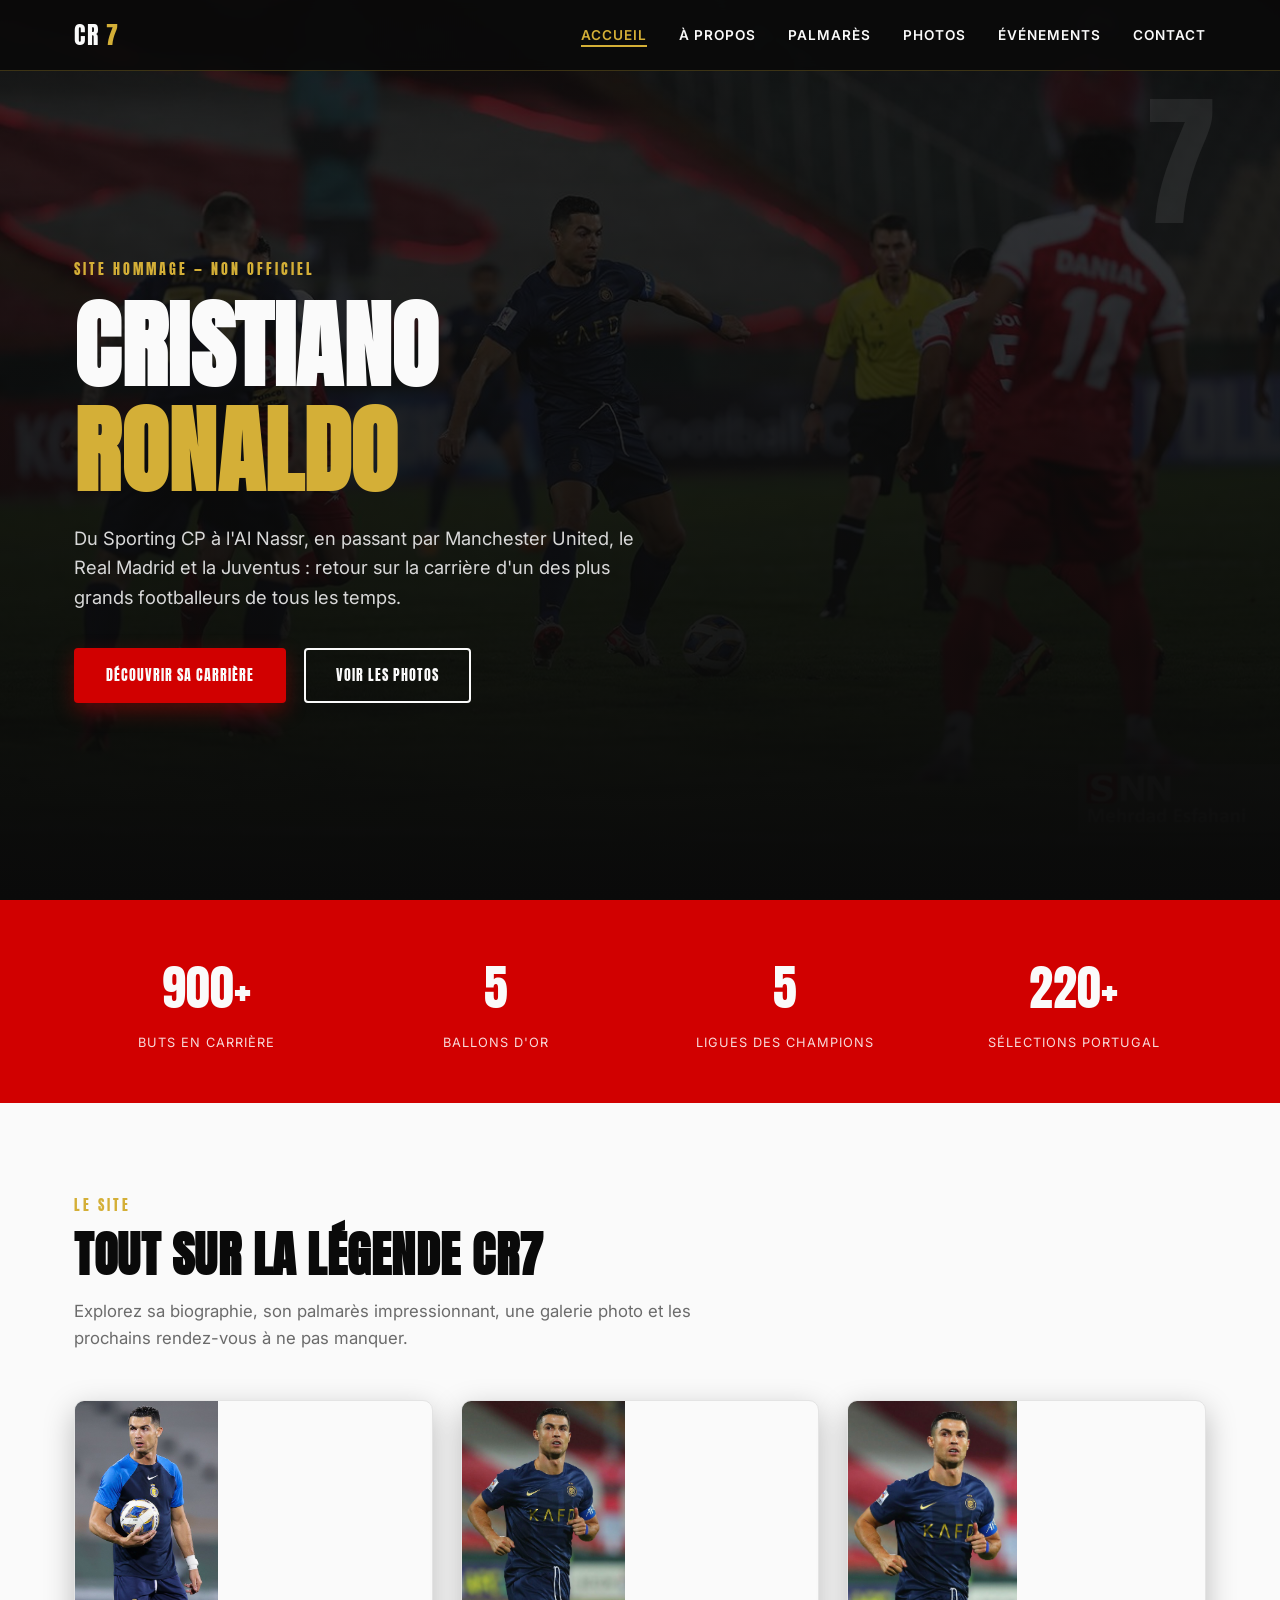
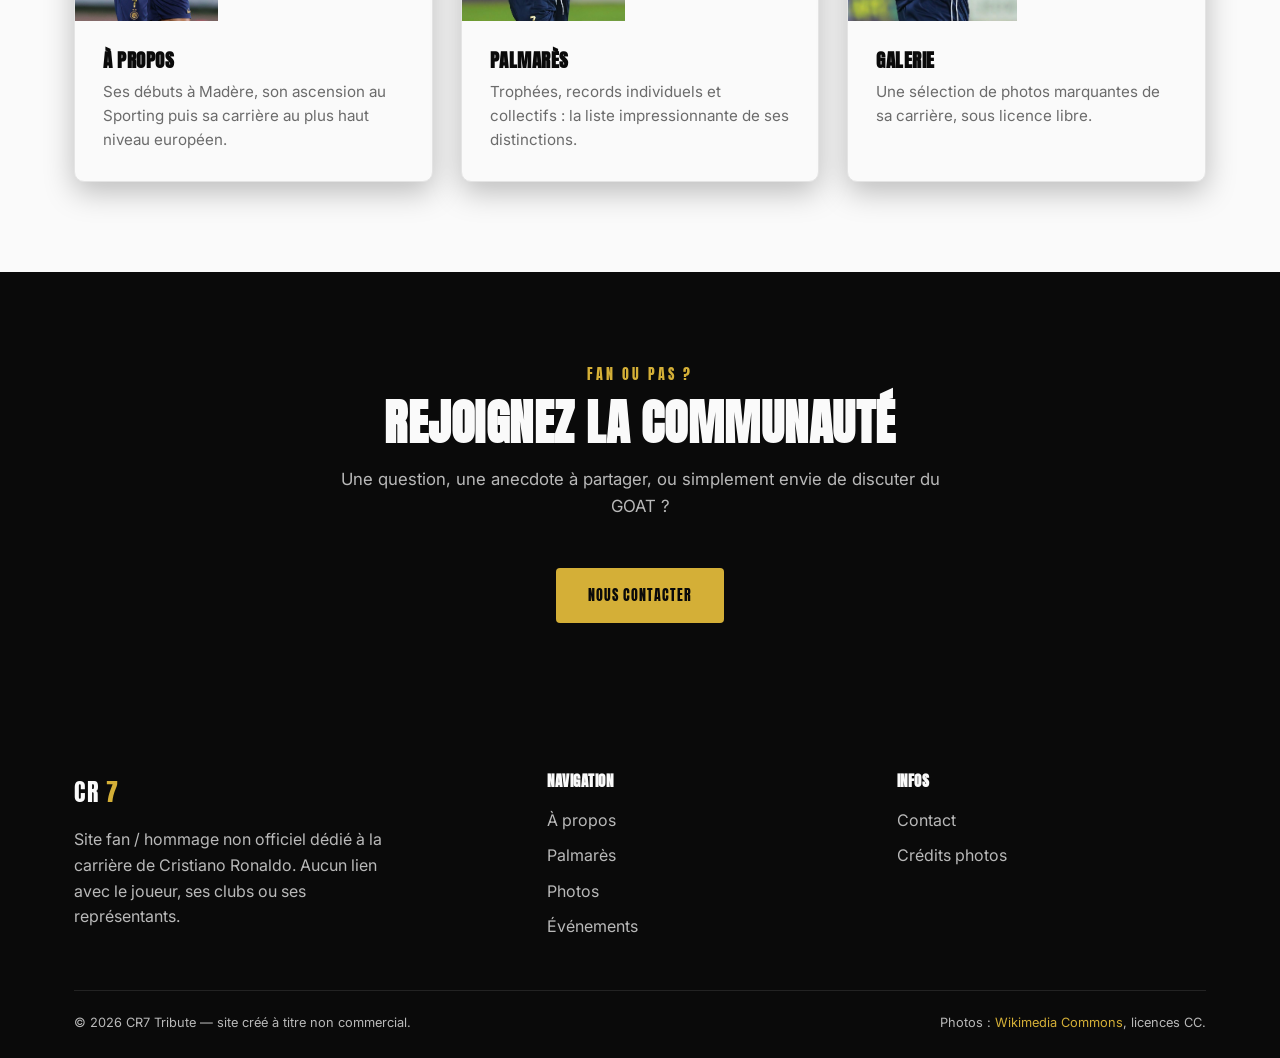
==== index.html @ a89100bc "Initial commit: site hommage à Cristiano Ronaldo Site vitrine statique (HTML/CSS/JS) avec pages Accu" ====
<!DOCTYPE html>
<html lang="fr">
<head>
  <meta charset="UTF-8" />
  <meta name="viewport" content="width=device-width, initial-scale=1.0" />
  <title>CR7 Tribute — Hommage à Cristiano Ronaldo</title>
  <meta name="description" content="Site hommage à Cristiano Ronaldo : biographie, palmarès, photos et événements." />
  <link rel="preconnect" href="https://fonts.googleapis.com" />
  <link href="https://fonts.googleapis.com/css2?family=Anton&family=Inter:wght@400;500;600;700&display=swap" rel="stylesheet" />
  <link rel="stylesheet" href="css/style.css" />
</head>
<body>

  <header class="site-header">
    <nav class="nav">
      <a href="index.html" class="logo">CR<span>7</span></a>
      <ul class="nav-links">
        <li><a href="index.html">Accueil</a></li>
        <li><a href="a-propos.html">À propos</a></li>
        <li><a href="services.html">Palmarès</a></li>
        <li><a href="photos.html">Photos</a></li>
        <li><a href="evenements.html">Événements</a></li>
        <li><a href="contact.html">Contact</a></li>
      </ul>
      <button class="nav-toggle" aria-label="Menu">
        <span></span><span></span><span></span>
      </button>
    </nav>
  </header>

  <section class="hero">
    <div class="hero-bg" style="background-image: url('images/cr7-2.jpg');"></div>
    <div class="hero-overlay"></div>
    <div class="hero-number">7</div>
    <div class="hero-content">
      <span class="eyebrow">Site hommage — non officiel</span>
      <h1 class="hero-title">CRISTIANO<br /><span class="accent">RONALDO</span></h1>
      <p class="hero-subtitle">
        Du Sporting CP à l'Al Nassr, en passant par Manchester United, le Real Madrid
        et la Juventus : retour sur la carrière d'un des plus grands footballeurs
        de tous les temps.
      </p>
      <div class="hero-cta">
        <a href="a-propos.html" class="btn btn--primary">Découvrir sa carrière</a>
        <a href="photos.html" class="btn btn--outline">Voir les photos</a>
      </div>
    </div>
  </section>

  <section class="stats">
    <div class="container">
      <div class="stats-grid">
        <div>
          <div class="stat-number">900+</div>
          <div class="stat-label">Buts en carrière</div>
        </div>
        <div>
          <div class="stat-number">5</div>
          <div class="stat-label">Ballons d'Or</div>
        </div>
        <div>
          <div class="stat-number">5</div>
          <div class="stat-label">Ligues des Champions</div>
        </div>
        <div>
          <div class="stat-number">220+</div>
          <div class="stat-label">Sélections Portugal</div>
        </div>
      </div>
    </div>
  </section>

  <section class="section">
    <div class="container">
      <span class="eyebrow">Le site</span>
      <h2 class="section-title">Tout sur la légende CR7</h2>
      <p class="section-lead">
        Explorez sa biographie, son palmarès impressionnant, une galerie photo
        et les prochains rendez-vous à ne pas manquer.
      </p>
      <div class="grid grid--3">
        <a href="a-propos.html" class="card">
          <img src="images/cr7-portrait.jpg" alt="Portrait de Cristiano Ronaldo" style="height:220px;object-fit:cover;" />
          <div class="card-body">
            <h3>À propos</h3>
            <p>Ses débuts à Madère, son ascension au Sporting puis sa carrière au plus haut niveau européen.</p>
          </div>
        </a>
        <a href="services.html" class="card">
          <img src="images/cr7-1.jpg" alt="Cristiano Ronaldo en action" style="height:220px;object-fit:cover;" />
          <div class="card-body">
            <h3>Palmarès</h3>
            <p>Trophées, records individuels et collectifs : la liste impressionnante de ses distinctions.</p>
          </div>
        </a>
        <a href="photos.html" class="card">
          <img src="images/cr7-3.jpg" alt="Cristiano Ronaldo sur le terrain" style="height:220px;object-fit:cover;" />
          <div class="card-body">
            <h3>Galerie</h3>
            <p>Une sélection de photos marquantes de sa carrière, sous licence libre.</p>
          </div>
        </a>
      </div>
    </div>
  </section>

  <section class="section section--dark">
    <div class="container" style="text-align:center;">
      <span class="eyebrow">Fan ou pas ?</span>
      <h2 class="section-title">Rejoignez la communauté</h2>
      <p class="section-lead" style="margin-left:auto;margin-right:auto;">
        Une question, une anecdote à partager, ou simplement envie de discuter du GOAT ?
      </p>
      <a href="contact.html" class="btn btn--gold">Nous contacter</a>
    </div>
  </section>

  <footer class="site-footer">
    <div class="container">
      <div class="footer-grid">
        <div>
          <a href="index.html" class="logo">CR<span>7</span></a>
          <p style="margin-top:16px;max-width:320px;">
            Site fan / hommage non officiel dédié à la carrière de Cristiano Ronaldo.
            Aucun lien avec le joueur, ses clubs ou ses représentants.
          </p>
        </div>
        <div>
          <h4>Navigation</h4>
          <ul>
            <li><a href="a-propos.html">À propos</a></li>
            <li><a href="services.html">Palmarès</a></li>
            <li><a href="photos.html">Photos</a></li>
            <li><a href="evenements.html">Événements</a></li>
          </ul>
        </div>
        <div>
          <h4>Infos</h4>
          <ul>
            <li><a href="contact.html">Contact</a></li>
            <li><a href="https://commons.wikimedia.org/" target="_blank" rel="noopener">Crédits photos</a></li>
          </ul>
        </div>
      </div>
      <div class="footer-bottom">
        <span>&copy; 2026 CR7 Tribute — site créé à titre non commercial.</span>
        <span>Photos : <a href="https://commons.wikimedia.org/" target="_blank" rel="noopener">Wikimedia Commons</a>, licences CC.</span>
      </div>
    </div>
  </footer>

  <script src="js/script.js"></script>
</body>
</html>
---- css/style.css ----
/* ===== Variables ===== */
:root {
  --black: #0a0a0a;
  --black-soft: #141414;
  --white: #fafafa;
  --red: #d10000;
  --red-dark: #8f0000;
  --gold: #d4af37;
  --gray: #6b6b6b;
  --gray-light: #e4e4e4;
  --shadow: 0 10px 30px rgba(0, 0, 0, 0.25);
  --radius: 10px;
  --font-display: "Anton", "Arial Narrow", sans-serif;
  --font-body: "Inter", -apple-system, BlinkMacSystemFont, "Segoe UI", Roboto, sans-serif;
}

* {
  box-sizing: border-box;
  margin: 0;
  padding: 0;
}

html {
  scroll-behavior: smooth;
}

body {
  font-family: var(--font-body);
  color: var(--black);
  background: var(--white);
  line-height: 1.6;
  overflow-x: hidden;
}

img {
  max-width: 100%;
  display: block;
}

a {
  text-decoration: none;
  color: inherit;
}

ul {
  list-style: none;
}

.container {
  max-width: 1180px;
  margin: 0 auto;
  padding: 0 24px;
}

h1, h2, h3, h4 {
  font-family: var(--font-display);
  letter-spacing: 0.5px;
  text-transform: uppercase;
  line-height: 1.1;
}

.eyebrow {
  display: inline-block;
  font-family: var(--font-display);
  color: var(--gold);
  letter-spacing: 3px;
  text-transform: uppercase;
  font-size: 0.85rem;
  margin-bottom: 12px;
}

.section {
  padding: 90px 0;
}

.section--dark {
  background: var(--black);
  color: var(--white);
}

.section--dark .eyebrow {
  color: var(--gold);
}

.section-title {
  font-size: clamp(2rem, 4vw, 3rem);
  margin-bottom: 16px;
}

.section-lead {
  max-width: 640px;
  color: var(--gray);
  font-size: 1.05rem;
  margin-bottom: 48px;
}

.section--dark .section-lead {
  color: #b9b9b9;
}

/* ===== Buttons ===== */
.btn {
  display: inline-flex;
  align-items: center;
  gap: 10px;
  padding: 14px 30px;
  font-family: var(--font-display);
  letter-spacing: 1px;
  text-transform: uppercase;
  font-size: 0.9rem;
  border-radius: 4px;
  border: 2px solid transparent;
  cursor: pointer;
  transition: transform 0.2s ease, box-shadow 0.2s ease, background 0.2s ease, color 0.2s ease;
}

.btn:hover {
  transform: translateY(-2px);
}

.btn--primary {
  background: var(--red);
  color: var(--white);
  box-shadow: 0 8px 20px rgba(209, 0, 0, 0.35);
}

.btn--primary:hover {
  background: var(--red-dark);
}

.btn--outline {
  border-color: var(--white);
  color: var(--white);
}

.btn--outline:hover {
  background: var(--white);
  color: var(--black);
}

.btn--gold {
  background: var(--gold);
  color: var(--black);
}

/* ===== Header / Nav ===== */
.site-header {
  position: fixed;
  top: 0;
  left: 0;
  right: 0;
  z-index: 1000;
  background: rgba(10, 10, 10, 0.92);
  backdrop-filter: blur(6px);
  border-bottom: 1px solid rgba(212, 175, 55, 0.25);
}

.nav {
  display: flex;
  align-items: center;
  justify-content: space-between;
  padding: 16px 24px;
  max-width: 1180px;
  margin: 0 auto;
}

.logo {
  font-family: var(--font-display);
  font-size: 1.5rem;
  color: var(--white);
  letter-spacing: 2px;
  display: flex;
  align-items: baseline;
  gap: 6px;
}

.logo span {
  color: var(--gold);
}

.nav-links {
  display: flex;
  gap: 32px;
}

.nav-links a {
  color: var(--white);
  font-size: 0.85rem;
  letter-spacing: 1px;
  text-transform: uppercase;
  font-weight: 600;
  position: relative;
  padding-bottom: 4px;
  transition: color 0.2s ease;
}

.nav-links a::after {
  content: "";
  position: absolute;
  bottom: 0;
  left: 0;
  width: 0;
  height: 2px;
  background: var(--gold);
  transition: width 0.25s ease;
}

.nav-links a:hover,
.nav-links a.active {
  color: var(--gold);
}

.nav-links a:hover::after,
.nav-links a.active::after {
  width: 100%;
}

.nav-toggle {
  display: none;
  flex-direction: column;
  gap: 5px;
  background: none;
  border: none;
  cursor: pointer;
  padding: 6px;
}

.nav-toggle span {
  width: 26px;
  height: 2px;
  background: var(--white);
}

/* ===== Hero ===== */
.hero {
  position: relative;
  min-height: 100vh;
  display: flex;
  align-items: center;
  color: var(--white);
  background: var(--black);
  overflow: hidden;
}

.hero-bg {
  position: absolute;
  inset: 0;
  background-size: cover;
  background-position: center 20%;
  opacity: 0.55;
}

.hero-overlay {
  position: absolute;
  inset: 0;
  background: linear-gradient(180deg, rgba(10, 10, 10, 0.55) 0%, rgba(10, 10, 10, 0.85) 65%, var(--black) 100%);
}

.hero-content {
  position: relative;
  z-index: 2;
  max-width: 1180px;
  margin: 0 auto;
  padding: 140px 24px 80px;
  width: 100%;
}

.hero-number {
  font-family: var(--font-display);
  font-size: clamp(4rem, 14vw, 9rem);
  color: rgba(255, 255, 255, 0.08);
  position: absolute;
  top: 10%;
  right: 5%;
  z-index: 1;
  line-height: 1;
}

.hero-title {
  font-size: clamp(3rem, 8vw, 6rem);
  margin-bottom: 20px;
}

.hero-title .accent {
  color: var(--gold);
}

.hero-subtitle {
  font-size: 1.15rem;
  max-width: 560px;
  color: #d8d8d8;
  margin-bottom: 36px;
}

.hero-cta {
  display: flex;
  gap: 18px;
  flex-wrap: wrap;
}

/* Page hero (smaller, for inner pages) */
.page-hero {
  position: relative;
  padding: 190px 0 70px;
  background: var(--black);
  color: var(--white);
  text-align: center;
  overflow: hidden;
}

.page-hero-bg {
  position: absolute;
  inset: 0;
  background-size: cover;
  background-position: center;
  opacity: 0.35;
}

.page-hero-overlay {
  position: absolute;
  inset: 0;
  background: linear-gradient(180deg, rgba(10,10,10,0.4), var(--black) 90%);
}

.page-hero .container {
  position: relative;
  z-index: 2;
}

.page-hero .eyebrow {
  justify-content: center;
}

.page-hero h1 {
  font-size: clamp(2.5rem, 6vw, 4rem);
}

/* ===== Stats strip ===== */
.stats {
  background: var(--red);
  color: var(--white);
  padding: 50px 0;
}

.stats-grid {
  display: grid;
  grid-template-columns: repeat(4, 1fr);
  gap: 24px;
  text-align: center;
}

.stat-number {
  font-family: var(--font-display);
  font-size: clamp(2rem, 4vw, 3rem);
  color: var(--white);
}

.stat-label {
  font-size: 0.8rem;
  letter-spacing: 1px;
  text-transform: uppercase;
  color: rgba(255, 255, 255, 0.85);
  margin-top: 6px;
}

/* ===== Cards ===== */
.grid {
  display: grid;
  gap: 28px;
}

.grid--3 {
  grid-template-columns: repeat(3, 1fr);
}

.grid--2 {
  grid-template-columns: repeat(2, 1fr);
}

.card {
  background: var(--white);
  border-radius: var(--radius);
  overflow: hidden;
  box-shadow: var(--shadow);
  transition: transform 0.25s ease, box-shadow 0.25s ease;
  border: 1px solid var(--gray-light);
}

.card:hover {
  transform: translateY(-6px);
  box-shadow: 0 18px 40px rgba(0, 0, 0, 0.18);
}

.card-body {
  padding: 28px;
}

.card-icon {
  font-size: 2rem;
  margin-bottom: 16px;
}

.card h3 {
  font-size: 1.2rem;
  margin-bottom: 10px;
}

.card p {
  color: var(--gray);
  font-size: 0.95rem;
}

.card--dark {
  background: var(--black-soft);
  color: var(--white);
  border-color: rgba(212, 175, 55, 0.2);
}

.card--dark p {
  color: #b9b9b9;
}

.card-tag {
  display: inline-block;
  background: var(--gold);
  color: var(--black);
  font-family: var(--font-display);
  font-size: 0.75rem;
  letter-spacing: 1px;
  padding: 4px 10px;
  border-radius: 3px;
  margin-bottom: 14px;
}

/* ===== Timeline (about page) ===== */
.timeline {
  position: relative;
  padding-left: 32px;
  border-left: 3px solid var(--gold);
}

.timeline-item {
  position: relative;
  padding-bottom: 42px;
}

.timeline-item:last-child {
  padding-bottom: 0;
}

.timeline-item::before {
  content: "";
  position: absolute;
  left: -41px;
  top: 4px;
  width: 16px;
  height: 16px;
  background: var(--red);
  border: 3px solid var(--white);
  border-radius: 50%;
  box-shadow: 0 0 0 2px var(--gold);
}

.timeline-year {
  font-family: var(--font-display);
  color: var(--red);
  font-size: 1.3rem;
  margin-bottom: 6px;
}

.timeline-item p {
  color: var(--gray);
  max-width: 560px;
}

/* ===== About intro ===== */
.about-intro {
  display: grid;
  grid-template-columns: 0.9fr 1.1fr;
  gap: 56px;
  align-items: center;
}

.about-intro img {
  border-radius: var(--radius);
  box-shadow: var(--shadow);
}

.about-intro p {
  color: var(--gray);
  margin-bottom: 16px;
}

/* ===== Gallery ===== */
.gallery {
  display: grid;
  grid-template-columns: repeat(3, 1fr);
  gap: 18px;
}

.gallery-item {
  position: relative;
  border-radius: var(--radius);
  overflow: hidden;
  box-shadow: var(--shadow);
  aspect-ratio: 4 / 5;
}

.gallery-item img {
  width: 100%;
  height: 100%;
  object-fit: cover;
  transition: transform 0.4s ease;
}

.gallery-item:hover img {
  transform: scale(1.08);
}

.gallery-caption {
  position: absolute;
  left: 0;
  right: 0;
  bottom: 0;
  padding: 16px;
  background: linear-gradient(0deg, rgba(0,0,0,0.85), transparent);
  color: var(--white);
  font-size: 0.85rem;
  letter-spacing: 0.5px;
}

.gallery-item--wide {
  grid-column: span 2;
}

/* ===== Events ===== */
.event-list {
  display: flex;
  flex-direction: column;
  gap: 18px;
}

.event-row {
  display: grid;
  grid-template-columns: 110px 1fr auto;
  align-items: center;
  gap: 24px;
  background: var(--white);
  border: 1px solid var(--gray-light);
  border-radius: var(--radius);
  padding: 20px 26px;
  box-shadow: var(--shadow);
}

.event-date {
  text-align: center;
  border-right: 2px solid var(--gray-light);
  padding-right: 20px;
}

.event-date .day {
  font-family: var(--font-display);
  font-size: 2rem;
  color: var(--red);
  display: block;
}

.event-date .month {
  font-size: 0.8rem;
  text-transform: uppercase;
  letter-spacing: 1px;
  color: var(--gray);
}

.event-info h3 {
  font-size: 1.1rem;
  margin-bottom: 6px;
}

.event-info p {
  color: var(--gray);
  font-size: 0.9rem;
}

.event-badge {
  background: var(--gold);
  color: var(--black);
  font-family: var(--font-display);
  font-size: 0.7rem;
  letter-spacing: 1px;
  padding: 6px 12px;
  border-radius: 4px;
  white-space: nowrap;
}

.notice {
  margin-top: 40px;
  padding: 18px 22px;
  border-left: 4px solid var(--gold);
  background: var(--gray-light);
  color: var(--gray);
  font-size: 0.9rem;
  border-radius: 0 8px 8px 0;
}

/* ===== Contact ===== */
.contact-layout {
  display: grid;
  grid-template-columns: 1fr 1fr;
  gap: 56px;
}

.form-group {
  margin-bottom: 20px;
}

.form-group label {
  display: block;
  font-size: 0.85rem;
  letter-spacing: 0.5px;
  text-transform: uppercase;
  margin-bottom: 8px;
  color: var(--gray);
}

.form-group input,
.form-group textarea {
  width: 100%;
  padding: 14px 16px;
  border: 1px solid var(--gray-light);
  border-radius: 6px;
  font-family: var(--font-body);
  font-size: 1rem;
  background: var(--white);
  transition: border-color 0.2s ease;
}

.form-group input:focus,
.form-group textarea:focus {
  outline: none;
  border-color: var(--red);
}

.form-note {
  margin-top: 12px;
  font-size: 0.85rem;
  color: var(--gray);
  display: none;
}

.form-note.visible {
  display: block;
}

.contact-info-item {
  display: flex;
  gap: 16px;
  margin-bottom: 28px;
}

.contact-info-icon {
  width: 46px;
  height: 46px;
  border-radius: 50%;
  background: var(--red);
  color: var(--white);
  display: flex;
  align-items: center;
  justify-content: center;
  font-size: 1.2rem;
  flex-shrink: 0;
}

.contact-info-item h4 {
  font-size: 1rem;
  margin-bottom: 4px;
  text-transform: none;
}

.contact-info-item p {
  color: var(--gray);
  font-size: 0.9rem;
}

.social-row {
  display: flex;
  gap: 14px;
  margin-top: 30px;
}

.social-row a {
  width: 44px;
  height: 44px;
  border-radius: 50%;
  border: 2px solid var(--gray-light);
  display: flex;
  align-items: center;
  justify-content: center;
  transition: all 0.2s ease;
}

.social-row a:hover {
  background: var(--red);
  border-color: var(--red);
  color: var(--white);
}

/* ===== Footer ===== */
.site-footer {
  background: var(--black);
  color: #b9b9b9;
  padding: 60px 0 24px;
}

.footer-grid {
  display: grid;
  grid-template-columns: 1.4fr 1fr 1fr;
  gap: 40px;
  margin-bottom: 40px;
}

.footer-grid h4 {
  color: var(--white);
  font-size: 0.95rem;
  margin-bottom: 18px;
}

.footer-grid ul li {
  margin-bottom: 10px;
}

.footer-grid ul li a:hover {
  color: var(--gold);
}

.footer-bottom {
  border-top: 1px solid rgba(255, 255, 255, 0.1);
  padding-top: 22px;
  display: flex;
  justify-content: space-between;
  flex-wrap: wrap;
  gap: 10px;
  font-size: 0.8rem;
}

.footer-bottom a {
  color: var(--gold);
}

/* ===== Responsive ===== */
@media (max-width: 860px) {
  .nav-links {
    position: fixed;
    top: 64px;
    left: 0;
    right: 0;
    background: rgba(10, 10, 10, 0.98);
    flex-direction: column;
    padding: 24px;
    gap: 20px;
    transform: translateY(-150%);
    transition: transform 0.3s ease;
  }

  .nav-links.open {
    transform: translateY(0);
  }

  .nav-toggle {
    display: flex;
  }

  .stats-grid,
  .grid--3,
  .grid--2,
  .about-intro,
  .contact-layout,
  .footer-grid {
    grid-template-columns: 1fr;
  }

  .gallery {
    grid-template-columns: repeat(2, 1fr);
  }

  .gallery-item--wide {
    grid-column: span 2;
  }

  .event-row {
    grid-template-columns: 1fr;
    text-align: left;
  }

  .event-date {
    border-right: none;
    border-bottom: 2px solid var(--gray-light);
    padding-bottom: 10px;
    text-align: left;
  }
}

@media (max-width: 480px) {
  .gallery {
    grid-template-columns: 1fr;
  }

  .gallery-item--wide {
    grid-column: span 1;
  }

  .stats-grid {
    grid-template-columns: repeat(2, 1fr);
  }
}
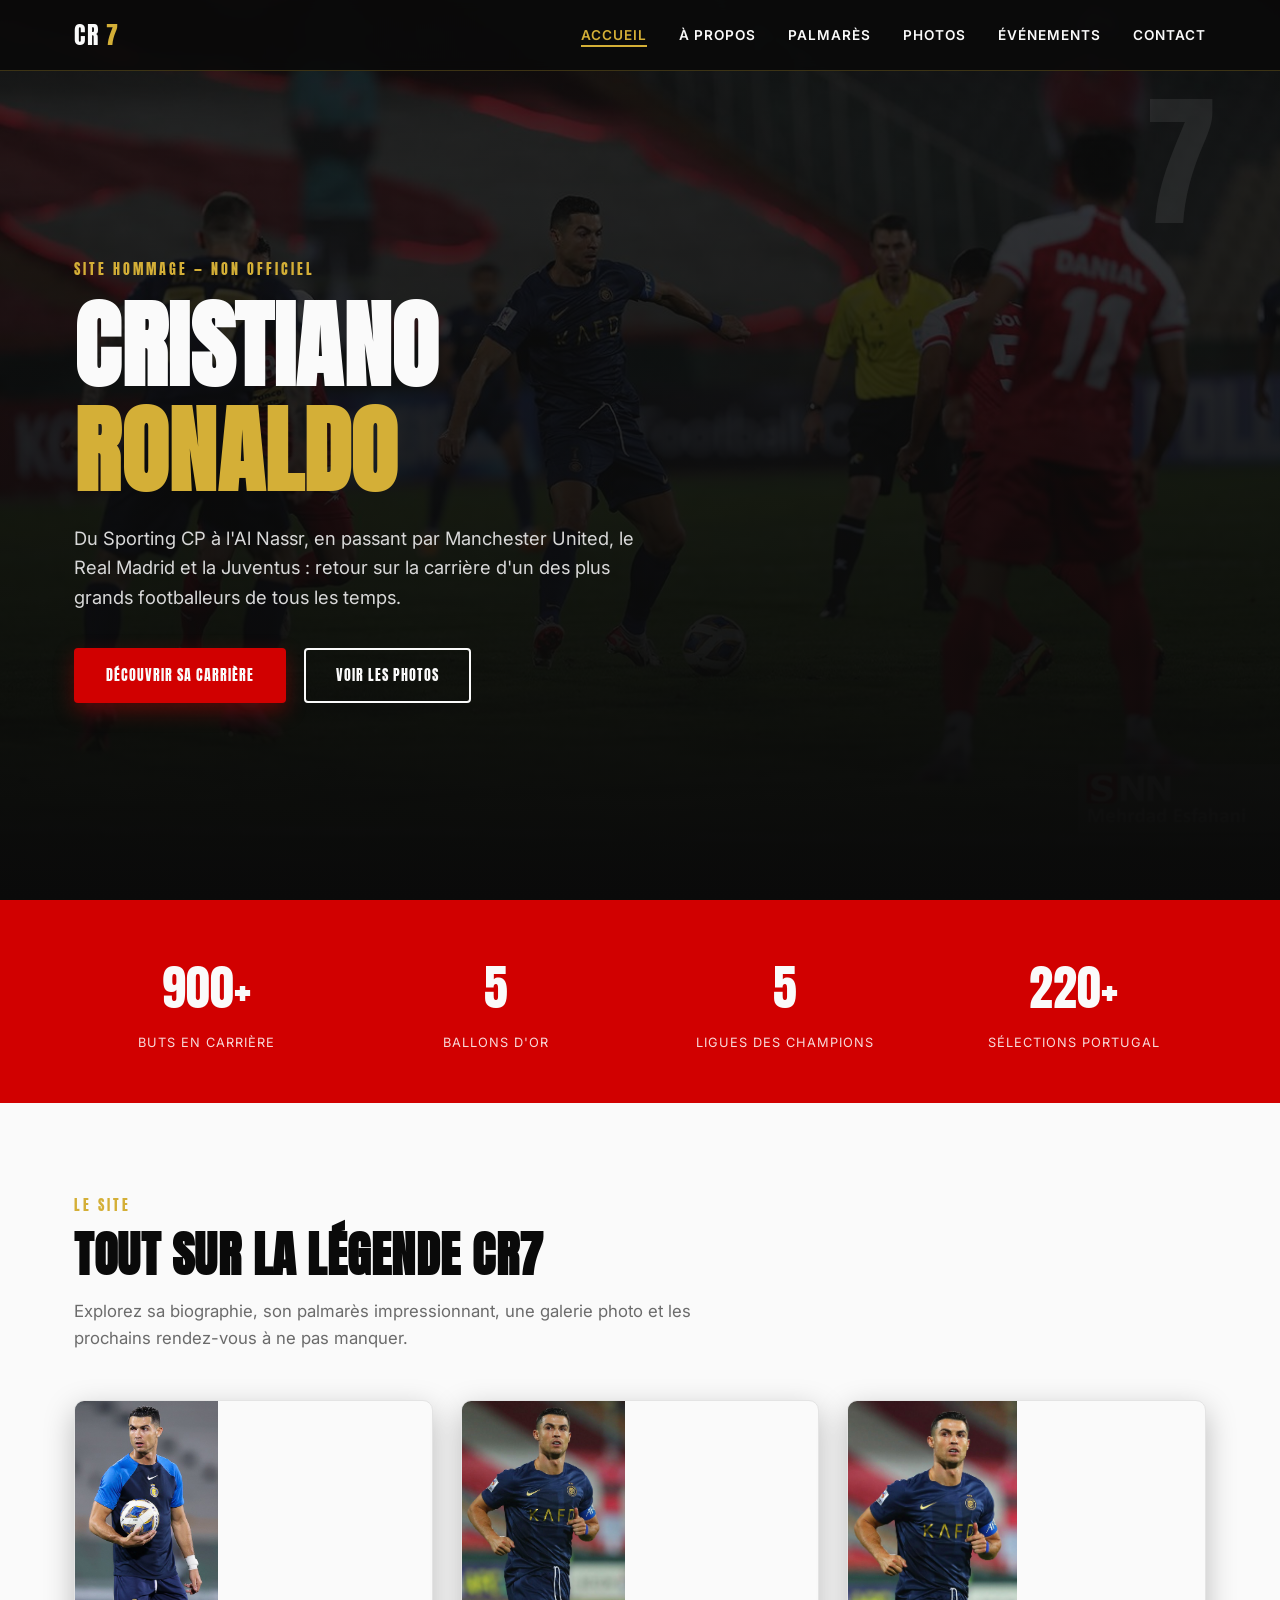
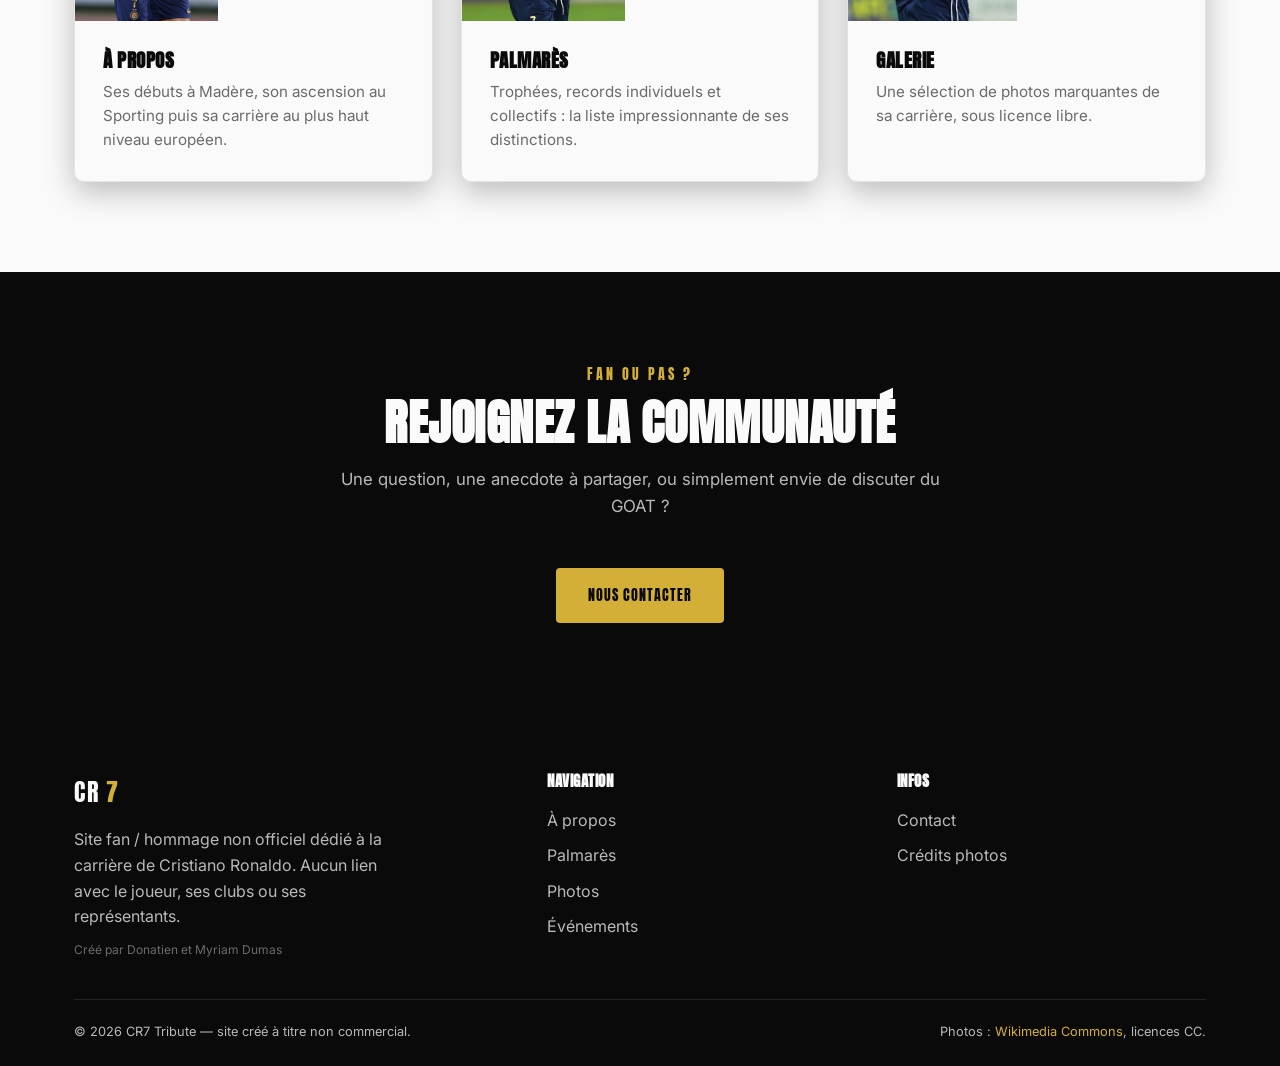
==== commit 9bb284fd: "Ajoute une mention discrète des créateurs dans le footer Co-Authored-By: Claude Sonnet 5 <noreply@an" ====
--- a/index.html
+++ b/index.html
@@ -124,6 +124,7 @@
             Site fan / hommage non officiel dédié à la carrière de Cristiano Ronaldo.
             Aucun lien avec le joueur, ses clubs ou ses représentants.
           </p>
+          <p class="footer-credit">Créé par Donatien et Myriam Dumas</p>
         </div>
         <div>
           <h4>Navigation</h4>
--- a/css/style.css
+++ b/css/style.css
@@ -747,6 +747,12 @@
   color: var(--gold);
 }
 
+.footer-credit {
+  margin-top: 10px;
+  font-size: 0.75rem;
+  color: #6b6b6b;
+}
+
 /* ===== Responsive ===== */
 @media (max-width: 860px) {
   .nav-links {
